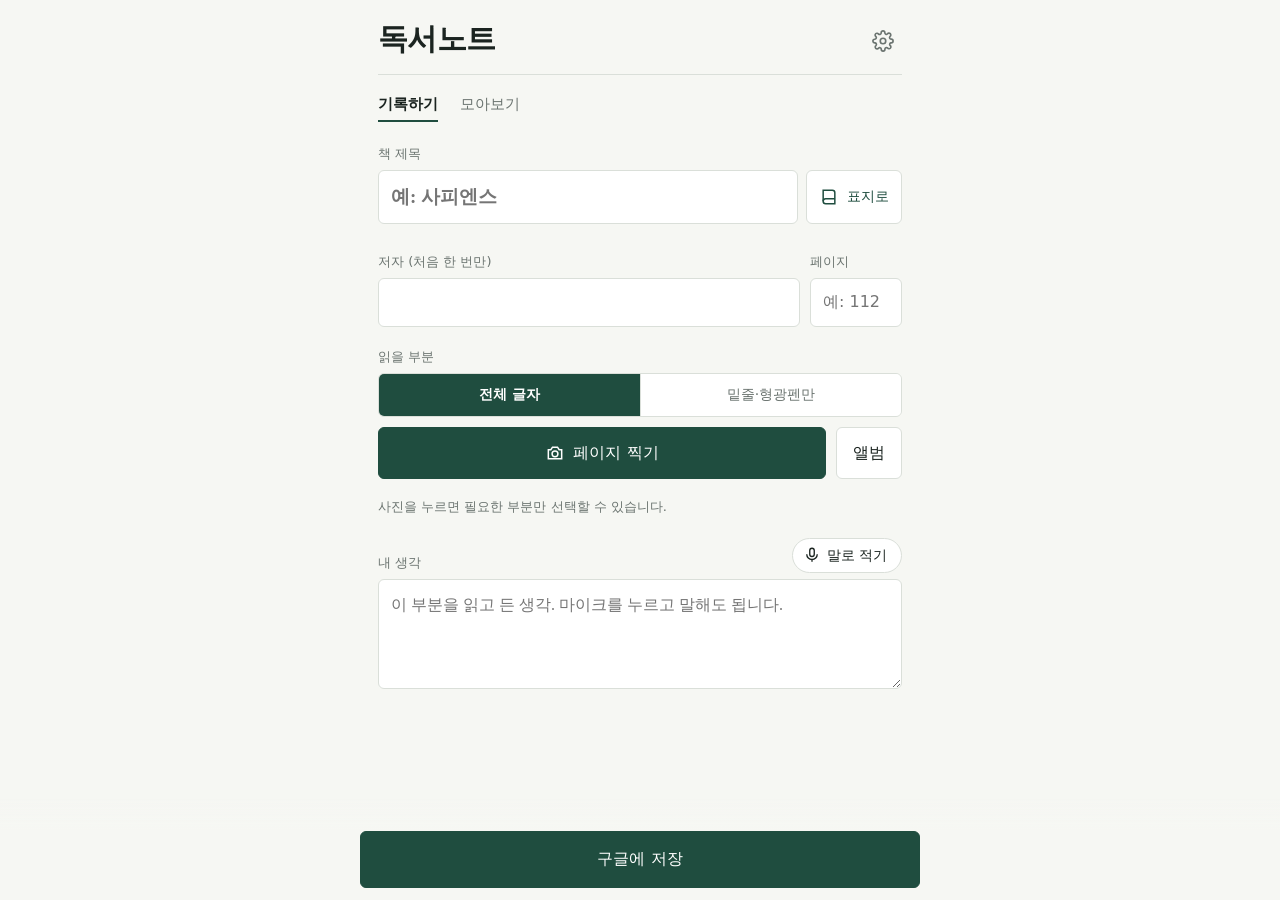
==== index.html @ 51a16c53 "Add files via upload" ====
<!DOCTYPE html>
<html lang="ko">
<head>
<meta charset="UTF-8">
<meta http-equiv="Content-Security-Policy" content="default-src 'none'; script-src 'self'; style-src 'self' https://fonts.googleapis.com; font-src https://fonts.gstatic.com; img-src 'self' data: blob: https:; connect-src https://script.google.com https://script.googleusercontent.com; base-uri 'none'; form-action 'none'; object-src 'none'">
<meta name="referrer" content="no-referrer">
<meta name="viewport" content="width=device-width, initial-scale=1, viewport-fit=cover">
<meta name="theme-color" content="#1F4D3F">
<meta name="apple-mobile-web-app-capable" content="yes">
<meta name="apple-mobile-web-app-title" content="독서노트">
<title>독서노트</title>
<link rel="icon" href="data:image/svg+xml,%3Csvg xmlns='http://www.w3.org/2000/svg' viewBox='0 0 100 100'%3E%3Ctext y='.9em' font-size='90'%3E📖%3C/text%3E%3C/svg%3E">
<link rel="preconnect" href="https://fonts.googleapis.com">
<link rel="preconnect" href="https://fonts.gstatic.com" crossorigin>
<link href="https://fonts.googleapis.com/css2?family=Gowun+Batang:wght@400;700&family=IBM+Plex+Sans+KR:wght@400;500;600&display=swap" rel="stylesheet">
<link rel="stylesheet" href="app.css">
</head>
<body>
<div class="wrap">
  <header>
    <div>
      <h1>독서노트</h1>
      <div class="today" id="today"></div>
    </div>
    <button class="icon-btn" id="openSettings" aria-label="로그인·기기 관리">
      <svg viewBox="0 0 24 24" fill="none" stroke="currentColor" stroke-width="1.8"><circle cx="12" cy="12" r="3"/><path d="M19.4 15a1.7 1.7 0 0 0 .3 1.8l.1.1a2 2 0 1 1-2.8 2.8l-.1-.1a1.7 1.7 0 0 0-1.8-.3 1.7 1.7 0 0 0-1 1.5V21a2 2 0 1 1-4 0v-.1a1.7 1.7 0 0 0-1.1-1.5 1.7 1.7 0 0 0-1.8.3l-.1.1a2 2 0 1 1-2.8-2.8l.1-.1a1.7 1.7 0 0 0 .3-1.8 1.7 1.7 0 0 0-1.5-1H3a2 2 0 1 1 0-4h.1a1.7 1.7 0 0 0 1.5-1.1 1.7 1.7 0 0 0-.3-1.8l-.1-.1a2 2 0 1 1 2.8-2.8l.1.1a1.7 1.7 0 0 0 1.8.3H9a1.7 1.7 0 0 0 1-1.5V3a2 2 0 1 1 4 0v.1a1.7 1.7 0 0 0 1 1.5 1.7 1.7 0 0 0 1.8-.3l.1-.1a2 2 0 1 1 2.8 2.8l-.1.1a1.7 1.7 0 0 0-.3 1.8V9a1.7 1.7 0 0 0 1.5 1H21a2 2 0 1 1 0 4h-.1a1.7 1.7 0 0 0-1.5 1z"/></svg>
    </button>
  </header>

  <nav role="tablist">
    <button role="tab" aria-selected="true" data-tab="write">기록하기</button>
    <button role="tab" aria-selected="false" data-tab="list">모아보기</button>
  </nav>

  <section id="tab-write">
    <div id="result"></div>

    <div class="field">
      <label class="f" for="book">책 제목</label>
      <div class="titlebox">
        <input type="text" id="book" class="book" list="bookList" placeholder="예: 사피엔스" autocomplete="off">
        <button class="btn" id="btnCover" type="button" aria-label="표지를 찍어 제목 입력">
          <svg viewBox="0 0 24 24" fill="none" stroke="currentColor" stroke-width="1.8"><path d="M5 4h11a3 3 0 0 1 3 3v13H8a3 3 0 0 1-3-3z"/><path d="M5 17a3 3 0 0 1 3-3h11"/></svg>
          표지로
        </button>
      </div>
      <input type="file" id="fileCover" accept="image/*" capture="environment" hidden>
      <datalist id="bookList"></datalist>
      <div class="titlehint" id="titleHint"></div>
      <div class="lookup hidden" id="lookup"></div>
      <div class="chips" id="chips" aria-label="최근 읽은 책"></div>
    </div>
    <div class="field row">
      <div>
        <label class="f" for="author">저자 (처음 한 번만)</label>
        <input type="text" id="author" autocomplete="off">
      </div>
      <div>
        <label class="f" for="page">페이지</label>
        <input type="text" id="page" inputmode="numeric" placeholder="예: 112">
      </div>
    </div>

    <div class="field">
      <label class="f">읽을 부분</label>
      <div class="seg" role="group" aria-label="읽을 부분">
        <button type="button" data-mode="all" aria-pressed="true">전체 글자</button>
        <button type="button" data-mode="marked" aria-pressed="false">밑줄·형광펜만</button>
      </div>
      <div class="shoot">
        <button class="btn primary" id="btnCamera" type="button">
          <svg viewBox="0 0 24 24" fill="none" stroke="currentColor" stroke-width="1.8"><path d="M4 8h3l2-3h6l2 3h3v11H4z"/><circle cx="12" cy="13" r="3.5"/></svg>
          페이지 찍기
        </button>
        <button class="btn" id="btnAlbum" type="button">앨범</button>
      </div>
      <input type="file" id="fileCamera" accept="image/*" capture="environment" hidden>
      <input type="file" id="fileAlbum" accept="image/*" multiple hidden>
      <div class="thumbs" id="thumbs"></div>
      <div class="hint" id="photoHint">사진을 누르면 필요한 부분만 선택할 수 있습니다.</div>
    </div>

    <div class="field">
      <div class="memo-head">
        <label class="f" for="memo">내 생각</label>
        <button type="button" class="mic" id="btnMic" aria-pressed="false">
          <span class="dot hidden"></span>
          <svg viewBox="0 0 24 24" fill="none" stroke="currentColor" stroke-width="1.8"><rect x="9" y="3" width="6" height="11" rx="3"/><path d="M5 11a7 7 0 0 0 14 0M12 18v3"/></svg>
          <span class="lbl">말로 적기</span>
        </button>
      </div>
      <textarea id="memo" placeholder="이 부분을 읽고 든 생각. 마이크를 누르고 말해도 됩니다."></textarea>
      <div class="interim" id="interim"></div>
    </div>
  </section>

  <section id="tab-list" class="hidden">
    <div class="shelf" id="shelf"></div>
    <a class="masterlink hidden" id="masterLink" target="_blank" rel="noopener">전체 기록 문서 열기</a>
    <div id="notes"></div>
  </section>
</div>

<div class="savebar" id="savebar">
  <div class="inner">
    <div class="status" id="status"></div>
    <button class="btn primary" id="btnSave" type="button">구글에 저장</button>
  </div>
</div>

<!-- 영역 선택 -->
<div class="cropper hidden" id="cropper" role="dialog" aria-label="읽을 부분 선택">
  <p>손가락으로 끌어서 읽을 부분을 선택하세요</p>
  <div class="stage"><div class="frame" id="frame"><img id="cropImg" alt="선택할 사진"><div class="sel hidden" id="sel"></div></div></div>
  <div class="bar">
    <button class="btn" type="button" id="cropCancel">닫기</button>
    <button class="btn" type="button" id="cropAll">전체 사용</button>
    <button class="btn primary" type="button" id="cropOk">이 부분만</button>
  </div>
</div>

<dialog id="settings">
  <h2>로그인 · 기기 관리</h2>
  <div id="loginForm">
    <div class="field">
      <label class="f" for="cfgUrl">웹앱 URL</label>
      <input type="url" id="cfgUrl" placeholder="https://script.google.com/macros/s/…/exec" autocomplete="off" spellcheck="false">
    </div>
    <div class="field">
      <label class="f" for="cfgPw">비밀번호</label>
      <input type="password" id="cfgPw" autocomplete="current-password">
    </div>
    <div class="field">
      <label class="f" for="cfgName">이 기기 이름</label>
      <input type="text" id="cfgName" maxlength="40" autocomplete="off">
    </div>
    <div class="status" id="cfgStatus"></div>
    <div class="actions">
      <button class="btn" id="cfgClose" type="button">닫기</button>
      <button class="btn primary" id="cfgLogin" type="button">로그인</button>
    </div>
    <p class="secnote">비밀번호는 로그인할 때 한 번만 암호화 연결로 전송되고, 이 기기에는 저장되지 않습니다.</p>
  </div>
  <div id="devPanel" class="hidden">
    <div class="hint" id="devInfo"></div>
    <div id="devList"></div>
    <p class="secnote">잃어버린 기기는 여기서 해제하세요. 모든 기기를 한 번에 로그아웃하려면 Apps Script 편집기에서 revokeAllDevices()를 실행합니다.</p>
    <div class="actions"><button class="btn" type="button" id="devClose">닫기</button></div>
  </div>
</dialog>

<script src="app.js"></script>
</body>
</html>
---- app.css ----
:root{
  --cloth:#1F4D3F; --paper:#F6F7F3; --surface:#FFFFFF;
  --ink:#1B2420; --pencil:#6B7470; --rule:#DADFD9; --marker:#F4E46A; --danger:#B3261E; --rec:#C62828;
  --on-cloth:#FFFFFF;
  --serif:'Gowun Batang','Nanum Myeongjo','AppleMyungjo',serif;
  --sans:'IBM Plex Sans KR','Apple SD Gothic Neo','Malgun Gothic',system-ui,sans-serif;
  box-sizing:border-box;
  padding-top:env(safe-area-inset-top,0px);
  padding-bottom:env(safe-area-inset-bottom,0px);
}
@media (prefers-color-scheme:dark){
  :root{ --cloth:#7FB59F; --paper:#141C19; --surface:#1C2622; --ink:#E4EAE6; --pencil:#98A39E;
    --rule:#2E3A35; --marker:rgba(244,228,106,.32); --danger:#F2B8B5; --rec:#FF8A80; --on-cloth:#0E1714; }
}
*,*::before,*::after{box-sizing:inherit}
html,body{margin:0;background:var(--paper);color:var(--ink)}
body{font-family:var(--sans);font-size:16px;line-height:1.55;-webkit-font-smoothing:antialiased}
button,input,textarea,select{font:inherit;color:inherit}
:focus-visible{outline:2px solid var(--cloth);outline-offset:2px}
.wrap{max-width:560px;margin:0 auto;padding:0 18px 130px}

header{display:flex;align-items:flex-end;justify-content:space-between;padding:22px 0 14px;border-bottom:1px solid var(--rule)}
header h1{font-family:var(--serif);font-weight:700;font-size:30px;line-height:1;margin:0;letter-spacing:-.02em}
header .today{font-size:13px;color:var(--pencil);margin-top:6px}
.icon-btn{background:none;border:0;padding:8px;border-radius:8px;color:var(--pencil);cursor:pointer}
.icon-btn svg{width:22px;height:22px;display:block}

nav{display:flex;gap:22px;margin:14px 0 22px}
nav button{background:none;border:0;padding:4px 0;font-size:15px;color:var(--pencil);cursor:pointer;border-bottom:2px solid transparent}
nav button[aria-selected="true"]{color:var(--ink);font-weight:600;border-color:var(--cloth)}

label.f{display:block;font-size:13px;color:var(--pencil);margin:0 0 6px}
.field{margin-bottom:20px}
.row{display:grid;grid-template-columns:1fr 92px;gap:10px}
input[type=text],input[type=url],textarea{width:100%;background:var(--surface);border:1px solid var(--rule);border-radius:6px;padding:11px 12px;outline:none}
input:focus,textarea:focus{border-color:var(--cloth)}
input.book{font-family:var(--serif);font-size:19px;font-weight:700}
textarea{min-height:110px;resize:vertical;font-family:var(--serif);line-height:1.75}

.btn{display:inline-flex;align-items:center;justify-content:center;gap:8px;border-radius:6px;padding:13px 16px;border:1px solid var(--rule);background:var(--surface);cursor:pointer;font-weight:500}
.btn svg{width:20px;height:20px;flex:none}
.btn.primary{background:var(--cloth);border-color:var(--cloth);color:var(--on-cloth)}
.btn:disabled{opacity:.55;cursor:default}
.titlebox{display:grid;grid-template-columns:1fr auto;gap:8px}
.titlebox .btn{padding:0 12px;font-size:14px;color:var(--cloth)}
.chips{display:flex;gap:6px;flex-wrap:wrap;margin-top:8px}
.chip{border:1px solid var(--rule);background:var(--surface);border-radius:999px;padding:5px 12px;font-size:13px;cursor:pointer;font-family:var(--serif);max-width:100%;white-space:nowrap;overflow:hidden;text-overflow:ellipsis}
.chip[aria-pressed="true"]{border-color:var(--cloth);color:var(--cloth);font-weight:700}
.titlehint{font-size:13px;margin-top:6px;color:var(--pencil);min-height:0}
.titlehint.same{color:var(--cloth)}
.lookup{margin-top:8px;border:1px solid var(--rule);border-radius:6px;background:var(--surface);overflow:hidden}
.lookup .lh{display:flex;justify-content:space-between;align-items:center;padding:8px 12px;font-size:12px;color:var(--pencil);border-bottom:1px solid var(--rule)}
.lookup .lh button{background:none;border:0;color:var(--pencil);cursor:pointer;font-size:13px;padding:2px 4px}
.cand{display:grid;grid-template-columns:40px 1fr;gap:12px;align-items:center;width:100%;text-align:left;background:none;border:0;padding:10px 12px;cursor:pointer}
.cand+.cand{border-top:1px solid var(--rule)}
.cand img,.cand .noimg{width:40px;height:58px;object-fit:cover;border-radius:2px;background:var(--rule)}
.cand b{display:block;font-family:var(--serif);font-size:15px;line-height:1.3}
.cand span{display:block;font-size:13px;color:var(--pencil);margin-top:2px}
.notice{font-size:13px;color:var(--cloth);margin-top:8px}
.shoot{display:grid;grid-template-columns:1fr auto;gap:10px}

.seg{display:grid;grid-template-columns:1fr 1fr;border:1px solid var(--rule);border-radius:6px;overflow:hidden;margin-bottom:10px}
.seg button{background:var(--surface);border:0;padding:10px 8px;cursor:pointer;font-size:14px;color:var(--pencil)}
.seg button+button{border-left:1px solid var(--rule)}
.seg button[aria-pressed="true"]{background:var(--cloth);color:var(--on-cloth);font-weight:600}

.thumbs{display:grid;grid-template-columns:repeat(auto-fill,minmax(92px,1fr));gap:8px;margin-top:10px}
.thumb{position:relative;aspect-ratio:3/4;border-radius:4px;overflow:hidden;background:var(--rule);cursor:pointer;border:0;padding:0}
.thumb img{width:100%;height:100%;object-fit:cover;display:block}
.thumb .n{position:absolute;left:5px;top:4px;font-size:11px;color:#fff;background:rgba(0,0,0,.55);padding:0 6px;border-radius:3px}
.thumb .cut{position:absolute;left:0;right:0;bottom:0;font-size:11px;color:#fff;background:rgba(31,77,63,.9);text-align:center;padding:2px 0}
.thumb .del{position:absolute;right:4px;top:4px;width:26px;height:26px;border-radius:50%;border:0;background:rgba(0,0,0,.6);color:#fff;cursor:pointer;line-height:1}
.hint{font-size:13px;color:var(--pencil);margin-top:8px}

.memo-head{display:flex;justify-content:space-between;align-items:flex-end;margin-bottom:6px}
.memo-head label.f{margin:0}
.mic{display:inline-flex;align-items:center;gap:6px;border:1px solid var(--rule);background:var(--surface);border-radius:999px;padding:6px 14px 6px 10px;cursor:pointer;font-size:14px}
.mic svg{width:18px;height:18px}
.mic.on{border-color:var(--rec);color:var(--rec);font-weight:600}
.mic.on .dot{width:8px;height:8px;border-radius:50%;background:var(--rec)}
@media (prefers-reduced-motion:no-preference){.mic.on .dot{animation:blink 1s infinite}@keyframes blink{50%{opacity:.25}}}
.interim{font-family:var(--serif);color:var(--pencil);font-size:14px;min-height:0;margin-top:6px}

.savebar{position:fixed;left:0;right:0;bottom:0;padding:12px 18px calc(12px + env(safe-area-inset-bottom,0px));background:linear-gradient(to top,var(--paper) 70%,transparent)}
.savebar .inner{max-width:560px;margin:0 auto}
.savebar .btn{width:100%;padding:15px;font-size:16px}
.status{font-size:13px;color:var(--pencil);text-align:center;margin-bottom:8px;min-height:1em}
.status.err{color:var(--danger)}

.note{padding:20px 0 22px;border-bottom:1px solid var(--rule)}
.note .meta{display:flex;justify-content:space-between;gap:10px;font-size:13px;color:var(--pencil)}
.note .no{font-family:var(--serif);font-weight:700;color:var(--cloth);font-size:15px}
.note h3{font-family:var(--serif);font-size:20px;margin:4px 0 12px;line-height:1.35}
.note h3 small{font-size:14px;color:var(--pencil);font-weight:400;margin-left:6px}
.capture{font-family:var(--serif);line-height:1.85;white-space:pre-wrap;margin:0 0 14px;padding:12px 14px;background:var(--surface);border:1px solid var(--rule);border-radius:6px;max-height:260px;overflow:auto}
.summary{font-family:var(--serif);line-height:1.85;margin:0 0 14px}
.quotes{list-style:none;padding:0;margin:0 0 14px}
.quotes li{font-family:var(--serif);font-weight:700;line-height:1.9;margin-bottom:8px}
.quotes li span{background:linear-gradient(transparent 38%,var(--marker) 38%,var(--marker) 92%,transparent 92%);box-decoration-break:clone;-webkit-box-decoration-break:clone;padding:0 2px}
.kw{margin:0 0 14px;display:grid;grid-template-columns:auto 1fr;gap:6px 12px;font-size:14px}
.kw dt{font-weight:600;color:var(--cloth)}
.kw dd{margin:0;color:var(--ink)}
.memo{border-left:3px solid var(--cloth);padding:2px 0 2px 12px;margin:0 0 14px;font-family:var(--serif);color:var(--cloth);line-height:1.8;white-space:pre-wrap}
.tags{display:flex;flex-wrap:wrap;gap:6px 10px;font-size:13px;color:var(--pencil);margin-bottom:12px}
.links{display:flex;flex-wrap:wrap;gap:14px;margin-top:4px;font-size:14px}
.links a{color:var(--cloth);text-underline-offset:3px}
.done{background:var(--surface);border:1px solid var(--rule);border-radius:8px;padding:4px 16px;margin-bottom:24px}
.done .note{border:0}
.done .capture{background:var(--paper)}
.done .head{font-weight:600;color:var(--cloth);padding-top:14px}
.warn{font-size:13px;color:var(--danger);margin-top:8px}
.sec{font-size:12px;color:var(--pencil);margin:0 0 6px}

.shelf{display:flex;gap:8px;overflow-x:auto;padding-bottom:6px;margin-bottom:6px;scrollbar-width:none}
.shelf::-webkit-scrollbar{display:none}
.spine{flex:0 0 auto;border:1px solid var(--rule);background:var(--surface);border-radius:4px;padding:8px 12px;cursor:pointer;text-align:left;max-width:190px}
.spine b{display:block;font-family:var(--serif);font-size:15px;white-space:nowrap;overflow:hidden;text-overflow:ellipsis}
.spine i{font-style:normal;font-size:12px;color:var(--pencil)}
.spine[aria-pressed="true"]{background:var(--cloth);border-color:var(--cloth);color:var(--on-cloth)}
.spine[aria-pressed="true"] i{color:var(--on-cloth);opacity:.8}
.masterlink{display:block;font-size:14px;color:var(--cloth);margin:4px 0 8px}
.empty{padding:40px 0;text-align:center;color:var(--pencil);font-size:15px}

/* 영역 선택 */
.cropper{position:fixed;inset:0;z-index:50;background:#0d0f0e;color:#fff;display:flex;flex-direction:column;
  padding:calc(12px + env(safe-area-inset-top,0px)) 14px calc(14px + env(safe-area-inset-bottom,0px))}
.cropper p{margin:0 0 10px;font-size:14px;color:#cfd6d2;text-align:center}
.stage{flex:1;display:flex;align-items:center;justify-content:center;min-height:0}
.frame{position:relative;touch-action:none;user-select:none;-webkit-user-select:none;max-width:100%;max-height:100%}
.frame img{display:block;max-width:100%;max-height:calc(100vh - 190px);pointer-events:none}
.sel{position:absolute;border:2px solid var(--marker);box-shadow:0 0 0 9999px rgba(0,0,0,.55);pointer-events:none}
.cropper .bar{display:grid;grid-template-columns:1fr 1fr 1.3fr;gap:8px;margin-top:12px}
.cropper .btn{background:#26302c;border-color:#3a4641;color:#fff}
.cropper .btn.primary{background:#F4E46A;border-color:#F4E46A;color:#1B2420}

dialog{border:0;border-radius:10px;padding:22px;width:min(92vw,440px);background:var(--surface);color:var(--ink)}
dialog::backdrop{background:rgba(0,0,0,.45)}
dialog h2{font-family:var(--serif);margin:0 0 16px;font-size:22px}
dialog .actions{display:flex;gap:8px;justify-content:flex-end;margin-top:6px}
.hidden{display:none!important}
@media (prefers-reduced-motion:no-preference){.done{animation:rise .35s ease-out}@keyframes rise{from{opacity:0;transform:translateY(8px)}to{opacity:1;transform:none}}}

.dev{display:flex;justify-content:space-between;align-items:center;gap:10px;padding:10px 0;border-top:1px solid var(--rule)}
.dev b{display:block;font-size:15px}
.dev b em{font-style:normal;font-size:12px;color:var(--cloth);border:1px solid var(--cloth);border-radius:4px;padding:0 5px;margin-left:4px}
.dev span{display:block;font-size:12px;color:var(--pencil)}
.dev .btn{padding:7px 12px;font-size:13px;flex:none}
.secnote{font-size:12px;color:var(--pencil);line-height:1.6;margin:12px 0 0}
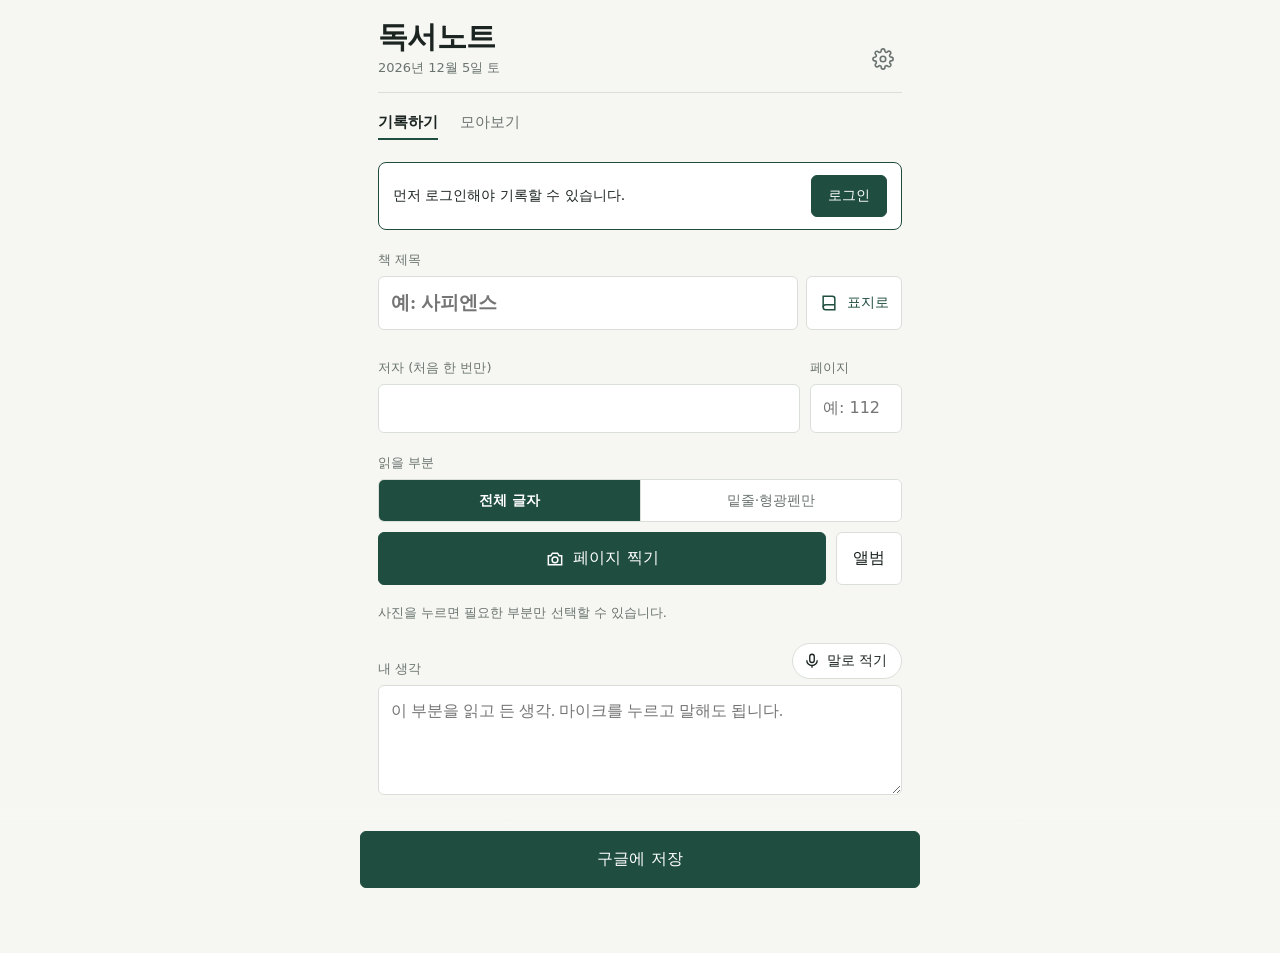
==== commit 94ee2553: "Add files via upload" ====
--- a/index.html
+++ b/index.html
@@ -13,7 +13,7 @@
 <link rel="preconnect" href="https://fonts.googleapis.com">
 <link rel="preconnect" href="https://fonts.gstatic.com" crossorigin>
 <link href="https://fonts.googleapis.com/css2?family=Gowun+Batang:wght@400;700&family=IBM+Plex+Sans+KR:wght@400;500;600&display=swap" rel="stylesheet">
-<link rel="stylesheet" href="app.css">
+<link rel="stylesheet" href="app.css?v=5">
 </head>
 <body>
 <div class="wrap">
@@ -31,6 +31,11 @@
     <button role="tab" aria-selected="true" data-tab="write">기록하기</button>
     <button role="tab" aria-selected="false" data-tab="list">모아보기</button>
   </nav>
+
+  <div class="banner hidden" id="loginBanner">
+    <span>먼저 로그인해야 기록할 수 있습니다.</span>
+    <button class="btn primary" type="button" id="btnLoginBanner">로그인</button>
+  </div>
 
   <section id="tab-write">
     <div id="result"></div>
@@ -149,6 +154,7 @@
   </div>
 </dialog>
 
-<script src="app.js"></script>
+<div class="dlg-backdrop hidden" id="dlgBackdrop"></div>
+<script src="app.js?v=5"></script>
 </body>
 </html>
--- a/app.css
+++ b/app.css
@@ -146,3 +146,9 @@
 .dev span{display:block;font-size:12px;color:var(--pencil)}
 .dev .btn{padding:7px 12px;font-size:13px;flex:none}
 .secnote{font-size:12px;color:var(--pencil);line-height:1.6;margin:12px 0 0}
+
+.banner{display:flex;justify-content:space-between;align-items:center;gap:12px;background:var(--surface);border:1px solid var(--cloth);border-radius:8px;padding:12px 14px;margin-bottom:20px;font-size:14px}
+.banner .btn{padding:9px 16px;flex:none}
+dialog:not([open]){display:none}
+dialog.fb{position:fixed;left:50%;top:max(24px,env(safe-area-inset-top,0px));transform:translateX(-50%);z-index:70;box-shadow:0 10px 40px rgba(0,0,0,.35);max-height:calc(100% - 48px);overflow:auto;margin:0}
+.dlg-backdrop{position:fixed;inset:0;background:rgba(0,0,0,.45);z-index:65}
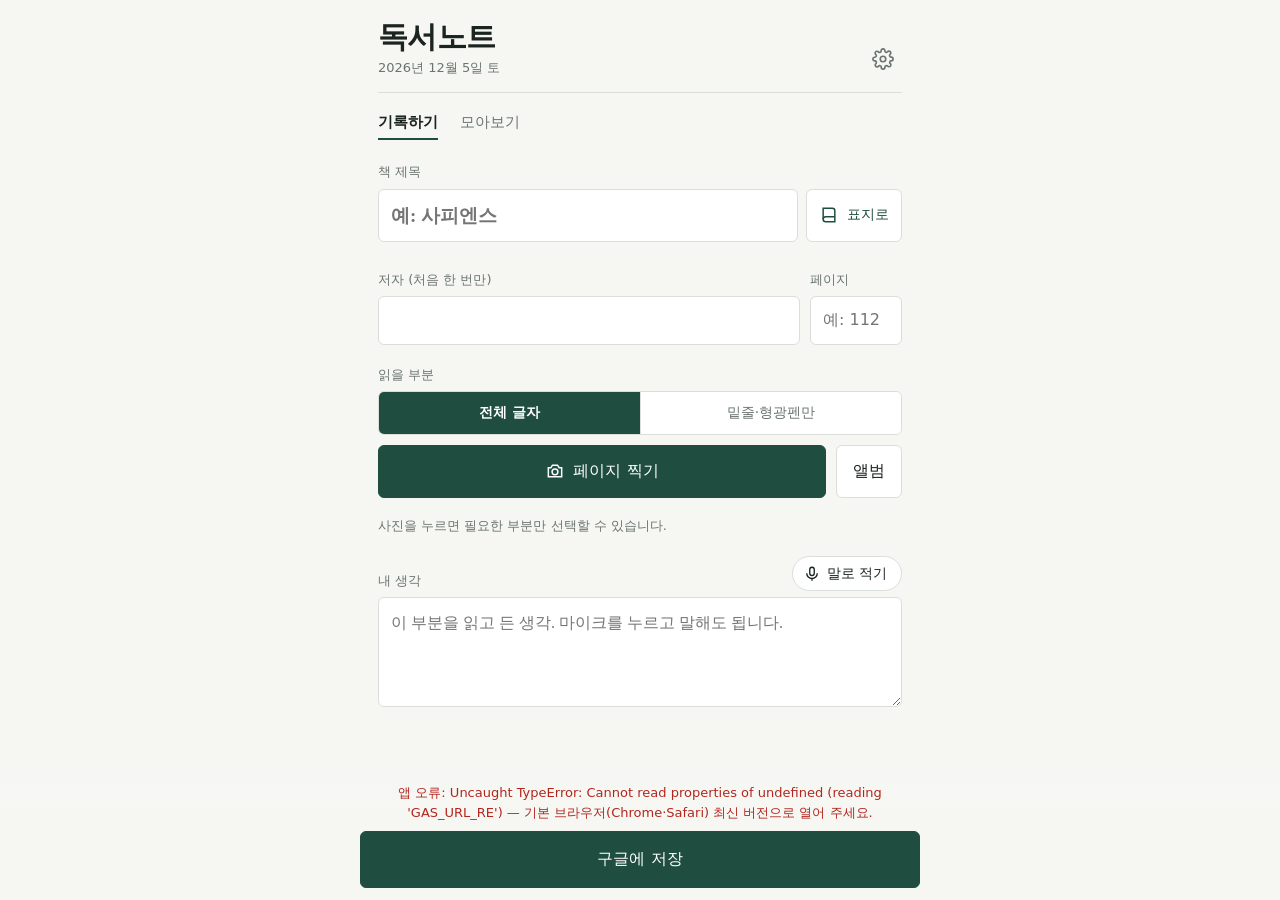
==== commit 135570ff: "Add files via upload" ====
--- a/index.html
+++ b/index.html
@@ -13,7 +13,7 @@
 <link rel="preconnect" href="https://fonts.googleapis.com">
 <link rel="preconnect" href="https://fonts.gstatic.com" crossorigin>
 <link href="https://fonts.googleapis.com/css2?family=Gowun+Batang:wght@400;700&family=IBM+Plex+Sans+KR:wght@400;500;600&display=swap" rel="stylesheet">
-<link rel="stylesheet" href="app.css?v=5">
+<link rel="stylesheet" href="app.css?v=9">
 </head>
 <body>
 <div class="wrap">
@@ -38,6 +38,7 @@
   </div>
 
   <section id="tab-write">
+    <div class="queue hidden" id="queue" aria-live="polite"></div>
     <div id="result"></div>
 
     <div class="field">
@@ -150,11 +151,24 @@
     <div class="hint" id="devInfo"></div>
     <div id="devList"></div>
     <p class="secnote">잃어버린 기기는 여기서 해제하세요. 모든 기기를 한 번에 로그아웃하려면 Apps Script 편집기에서 revokeAllDevices()를 실행합니다.</p>
+    <div class="upd">
+      <h3>서버 업데이트</h3>
+      <p class="secnote">새 Code.gs를 구글 드라이브 <b>독서노트 › 업데이트</b> 폴더에 넣고 아래를 누르세요. 적용 전 현재 코드는 자동으로 백업됩니다.</p>
+      <div id="updInfo" class="hint"></div>
+      <div class="field"><label class="f" for="updPw">비밀번호 확인</label><input type="password" id="updPw" autocomplete="current-password"></div>
+      <div class="status" id="updStatus"></div>
+      <div class="actions">
+        <button class="btn" type="button" id="updCheck">폴더 확인</button>
+        <button class="btn" type="button" id="updRollback">되돌리기</button>
+        <button class="btn primary" type="button" id="updApply">업데이트 적용</button>
+      </div>
+    </div>
     <div class="actions"><button class="btn" type="button" id="devClose">닫기</button></div>
   </div>
 </dialog>
 
 <div class="dlg-backdrop hidden" id="dlgBackdrop"></div>
-<script src="app.js?v=5"></script>
+<script src="outbox.js?v=8"></script>
+<script src="app.js?v=10"></script>
 </body>
 </html>
--- a/app.css
+++ b/app.css
@@ -152,3 +152,29 @@
 dialog:not([open]){display:none}
 dialog.fb{position:fixed;left:50%;top:max(24px,env(safe-area-inset-top,0px));transform:translateX(-50%);z-index:70;box-shadow:0 10px 40px rgba(0,0,0,.35);max-height:calc(100% - 48px);overflow:auto;margin:0}
 .dlg-backdrop{position:fixed;inset:0;background:rgba(0,0,0,.45);z-index:65}
+
+.linkbtn{background:none;border:0;padding:0;color:var(--cloth);font:inherit;font-size:14px;cursor:pointer;text-decoration:underline;text-underline-offset:3px}
+.note.editing{background:var(--surface);border:1px solid var(--cloth);border-radius:8px;padding:16px;margin:12px 0}
+.note.editing textarea.e-text{font-family:var(--serif);line-height:1.8;min-height:180px}
+.note.editing label.f small{color:var(--pencil);font-size:12px;margin-left:4px}
+.chk{display:flex;gap:8px;align-items:center;font-size:14px;margin:4px 0 10px;cursor:pointer}
+.chk input{width:18px;height:18px;accent-color:var(--cloth)}
+.edit-actions{display:flex;gap:8px;justify-content:flex-end}
+.edited{font-size:12px;color:var(--pencil);margin-top:6px}
+
+.queue{border:1px solid var(--rule);background:var(--surface);border-radius:8px;padding:6px 14px;margin-bottom:18px}
+.q-head{font-size:13px;color:var(--pencil);padding:6px 0}
+.q-row{display:flex;justify-content:space-between;gap:12px;padding:10px 0;border-top:1px solid var(--rule)}
+.q-main b{display:block;font-family:var(--serif);font-size:15px}
+.q-main span{display:block;font-size:12px;color:var(--pencil)}
+.q-main .q-err{color:var(--danger)}
+.q-side{display:flex;flex-direction:column;align-items:flex-end;gap:4px;flex:none;font-size:13px}
+.q-side em{font-style:normal;color:var(--pencil)}
+.q-sending .q-side em{color:var(--cloth);font-weight:600}
+.q-done .q-side em{color:var(--cloth);font-weight:600}
+.q-failed .q-side em,.q-needLogin .q-side em{color:var(--danger);font-weight:600}
+
+.upd{border-top:1px solid var(--rule);margin-top:16px;padding-top:12px}
+.upd h3{font-family:var(--serif);font-size:17px;margin:0 0 4px}
+.upd #updInfo{margin:8px 0 12px;line-height:1.6}
+.upd .actions{flex-wrap:wrap}
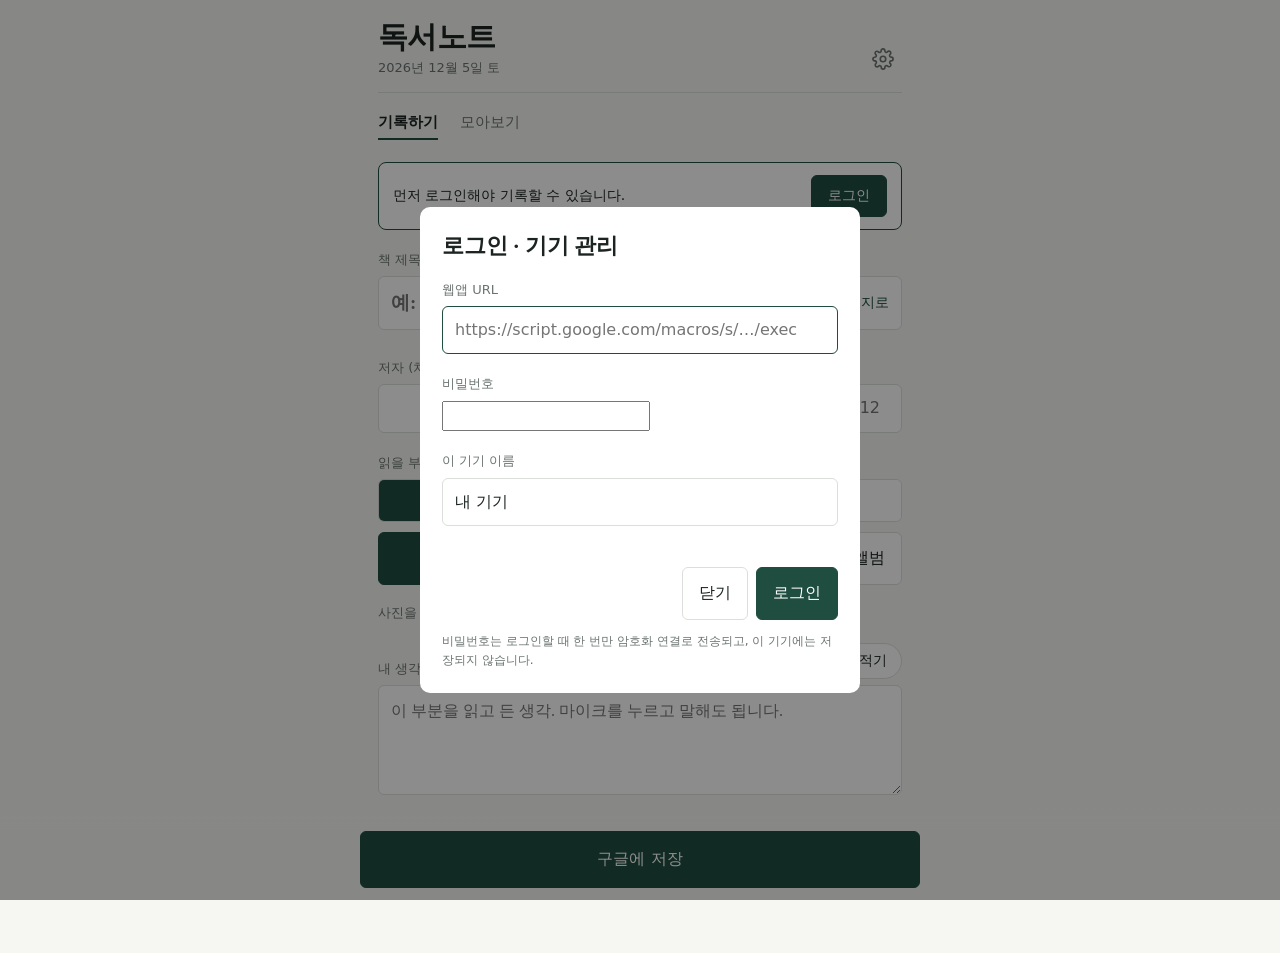
==== commit 41f4d6f8: "Add files via upload" ====
--- a/index.html
+++ b/index.html
@@ -169,6 +169,6 @@
 
 <div class="dlg-backdrop hidden" id="dlgBackdrop"></div>
 <script src="outbox.js?v=8"></script>
-<script src="app.js?v=10"></script>
+<script src="app.js?v=11"></script>
 </body>
 </html>
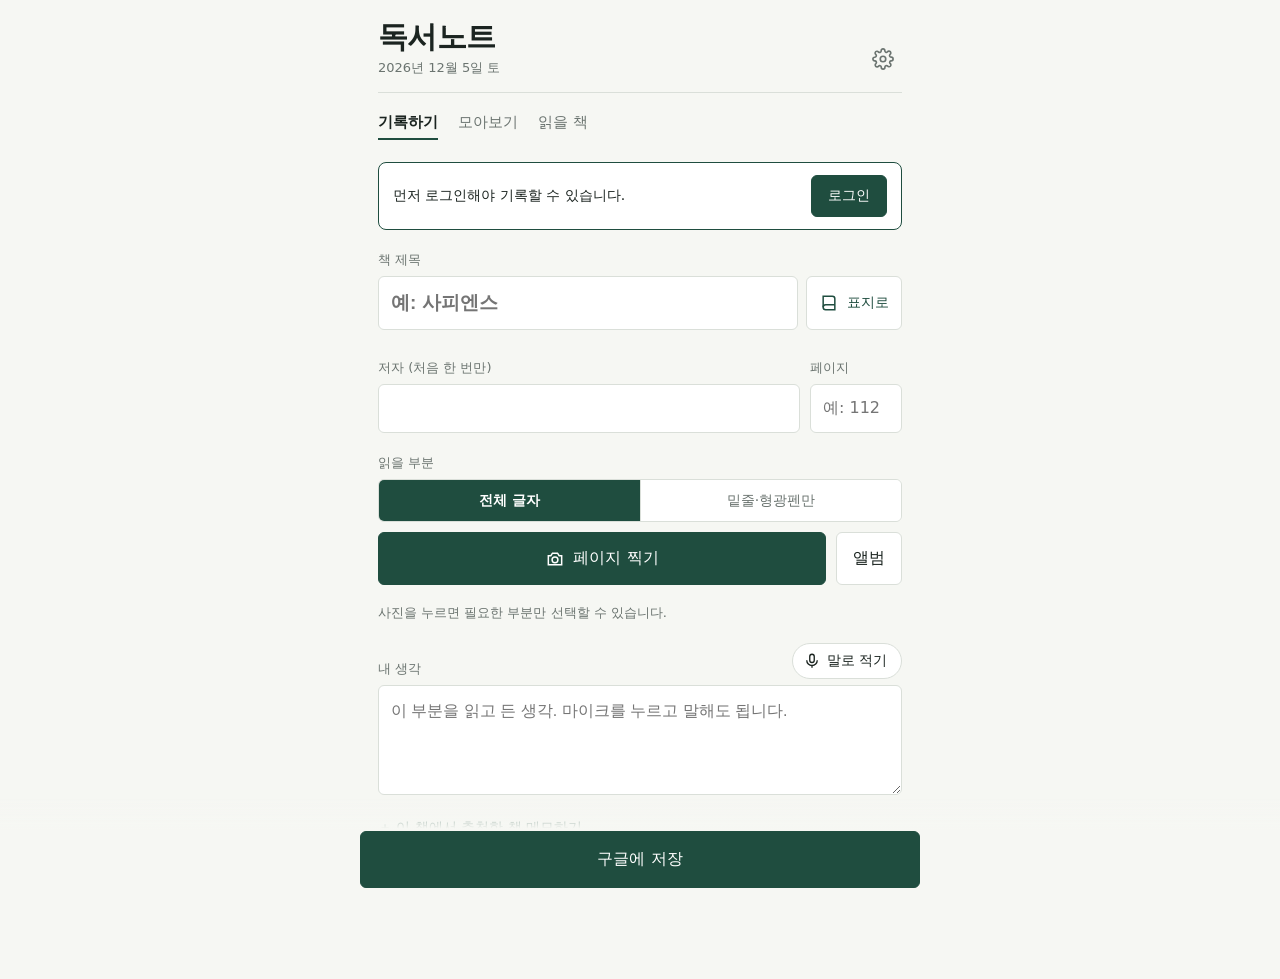
==== commit e0e7d3aa: "Add files via upload" ====
--- a/index.html
+++ b/index.html
@@ -12,8 +12,8 @@
 <link rel="icon" href="data:image/svg+xml,%3Csvg xmlns='http://www.w3.org/2000/svg' viewBox='0 0 100 100'%3E%3Ctext y='.9em' font-size='90'%3E📖%3C/text%3E%3C/svg%3E">
 <link rel="preconnect" href="https://fonts.googleapis.com">
 <link rel="preconnect" href="https://fonts.gstatic.com" crossorigin>
-<link href="https://fonts.googleapis.com/css2?family=Gowun+Batang:wght@400;700&family=IBM+Plex+Sans+KR:wght@400;500;600&display=swap" rel="stylesheet">
-<link rel="stylesheet" href="app.css?v=9">
+<link href="https://fonts.googleapis.com/css2?family=Nanum+Gothic:wght@400;700;800&display=swap" rel="stylesheet">
+<link rel="stylesheet" href="app.css?v=12">
 </head>
 <body>
 <div class="wrap">
@@ -30,6 +30,7 @@
   <nav role="tablist">
     <button role="tab" aria-selected="true" data-tab="write">기록하기</button>
     <button role="tab" aria-selected="false" data-tab="list">모아보기</button>
+    <button role="tab" aria-selected="false" data-tab="wish">읽을 책</button>
   </nav>
 
   <div class="banner hidden" id="loginBanner">
@@ -69,7 +70,7 @@
 
     <div class="field">
       <label class="f">읽을 부분</label>
-      <div class="seg" role="group" aria-label="읽을 부분">
+      <div class="seg" id="modeSeg" role="group" aria-label="읽을 부분">
         <button type="button" data-mode="all" aria-pressed="true">전체 글자</button>
         <button type="button" data-mode="marked" aria-pressed="false">밑줄·형광펜만</button>
       </div>
@@ -98,6 +99,36 @@
       <textarea id="memo" placeholder="이 부분을 읽고 든 생각. 마이크를 누르고 말해도 됩니다."></textarea>
       <div class="interim" id="interim"></div>
     </div>
+    <button type="button" class="linkbtn wish-here" id="btnWishHere">＋ 이 책에서 추천한 책 메모하기</button>
+  </section>
+
+  <section id="tab-wish" class="hidden">
+    <div class="wishform">
+      <div class="field">
+        <label class="f" for="wTitle">추천받은 책</label>
+        <input type="text" id="wTitle" class="book" placeholder="예: 총, 균, 쇠" autocomplete="off" maxlength="100">
+        <div class="lookup hidden" id="wLookup"></div>
+      </div>
+      <div class="field row">
+        <div><label class="f" for="wAuthor">저자</label><input type="text" id="wAuthor" autocomplete="off" maxlength="100"></div>
+        <div><label class="f" for="wFromPage">페이지</label><input type="text" id="wFromPage" inputmode="numeric" maxlength="20"></div>
+      </div>
+      <div class="field">
+        <label class="f" for="wFrom">어느 책에서 추천받았나요</label>
+        <input type="text" id="wFrom" list="bookList" placeholder="지금 읽는 책" autocomplete="off" maxlength="100">
+      </div>
+      <div class="field">
+        <label class="f" for="wMemo">메모</label>
+        <textarea id="wMemo" class="short" maxlength="1000" placeholder="왜 읽고 싶은지, 책에서 어떻게 소개됐는지"></textarea>
+      </div>
+      <div class="status" id="wStatus"></div>
+      <button class="btn primary wide" type="button" id="wAdd">목록에 추가</button>
+    </div>
+    <div class="seg" id="wishFilter" role="group" aria-label="목록 보기">
+      <button type="button" data-f="todo" aria-pressed="true">읽을 책</button>
+      <button type="button" data-f="done" aria-pressed="false">읽은 책</button>
+    </div>
+    <div id="wishList"></div>
   </section>
 
   <section id="tab-list" class="hidden">
@@ -169,6 +200,6 @@
 
 <div class="dlg-backdrop hidden" id="dlgBackdrop"></div>
 <script src="outbox.js?v=8"></script>
-<script src="app.js?v=11"></script>
+<script src="app.js?v=12"></script>
 </body>
 </html>
--- a/app.css
+++ b/app.css
@@ -2,8 +2,8 @@
   --cloth:#1F4D3F; --paper:#F6F7F3; --surface:#FFFFFF;
   --ink:#1B2420; --pencil:#6B7470; --rule:#DADFD9; --marker:#F4E46A; --danger:#B3261E; --rec:#C62828;
   --on-cloth:#FFFFFF;
-  --serif:'Gowun Batang','Nanum Myeongjo','AppleMyungjo',serif;
-  --sans:'IBM Plex Sans KR','Apple SD Gothic Neo','Malgun Gothic',system-ui,sans-serif;
+  --serif:'Nanum Gothic','Apple SD Gothic Neo','Malgun Gothic',sans-serif;
+  --sans:'Nanum Gothic','Apple SD Gothic Neo','Malgun Gothic',system-ui,sans-serif;
   box-sizing:border-box;
   padding-top:env(safe-area-inset-top,0px);
   padding-bottom:env(safe-area-inset-bottom,0px);
@@ -178,3 +178,27 @@
 .upd h3{font-family:var(--serif);font-size:17px;margin:0 0 4px}
 .upd #updInfo{margin:8px 0 12px;line-height:1.6}
 .upd .actions{flex-wrap:wrap}
+
+nav{gap:20px}
+.wish-here{display:block;margin:-6px 0 10px}
+textarea.short{min-height:70px}
+.btn.wide{width:100%}
+.wishform{border:1px solid var(--rule);background:var(--surface);border-radius:8px;padding:14px 14px 16px;margin-bottom:20px}
+.wishform input[type=text],.wishform textarea{background:var(--paper)}
+#wishFilter{margin-bottom:4px}
+.wish{display:grid;grid-template-columns:30px 1fr auto;gap:10px;align-items:start;padding:14px 0;border-bottom:1px solid var(--rule)}
+.wcheck{position:relative;width:26px;height:26px;margin-top:2px;cursor:pointer}
+.wcheck input{position:absolute;opacity:0;width:26px;height:26px;margin:0;cursor:pointer}
+.wcheck span{display:block;width:24px;height:24px;border:2px solid var(--cloth);border-radius:6px}
+.wcheck input:checked+span{background:var(--cloth)}
+.wcheck input:checked+span::after{content:'';position:absolute;left:9px;top:4px;width:6px;height:12px;border:solid var(--on-cloth);border-width:0 3px 3px 0;transform:rotate(45deg)}
+.wcheck input:focus-visible+span{outline:2px solid var(--cloth);outline-offset:2px}
+.wbody b{display:block;font-size:16px;line-height:1.35}
+.wbody span{display:block;font-size:13px;color:var(--pencil);margin-top:2px}
+.wbody .wfrom{color:var(--cloth)}
+.wbody p{margin:6px 0 0;font-size:14px;line-height:1.6;white-space:pre-wrap}
+.wbody .wmeta{font-size:12px;margin-top:6px}
+.wish.is-read .wbody b{text-decoration:line-through;text-decoration-color:var(--pencil);color:var(--pencil)}
+.wact{display:flex;flex-direction:column;align-items:flex-end;gap:8px;font-size:13px}
+.wact .linkbtn{font-size:13px}
+.wact .w-del{color:var(--pencil)}
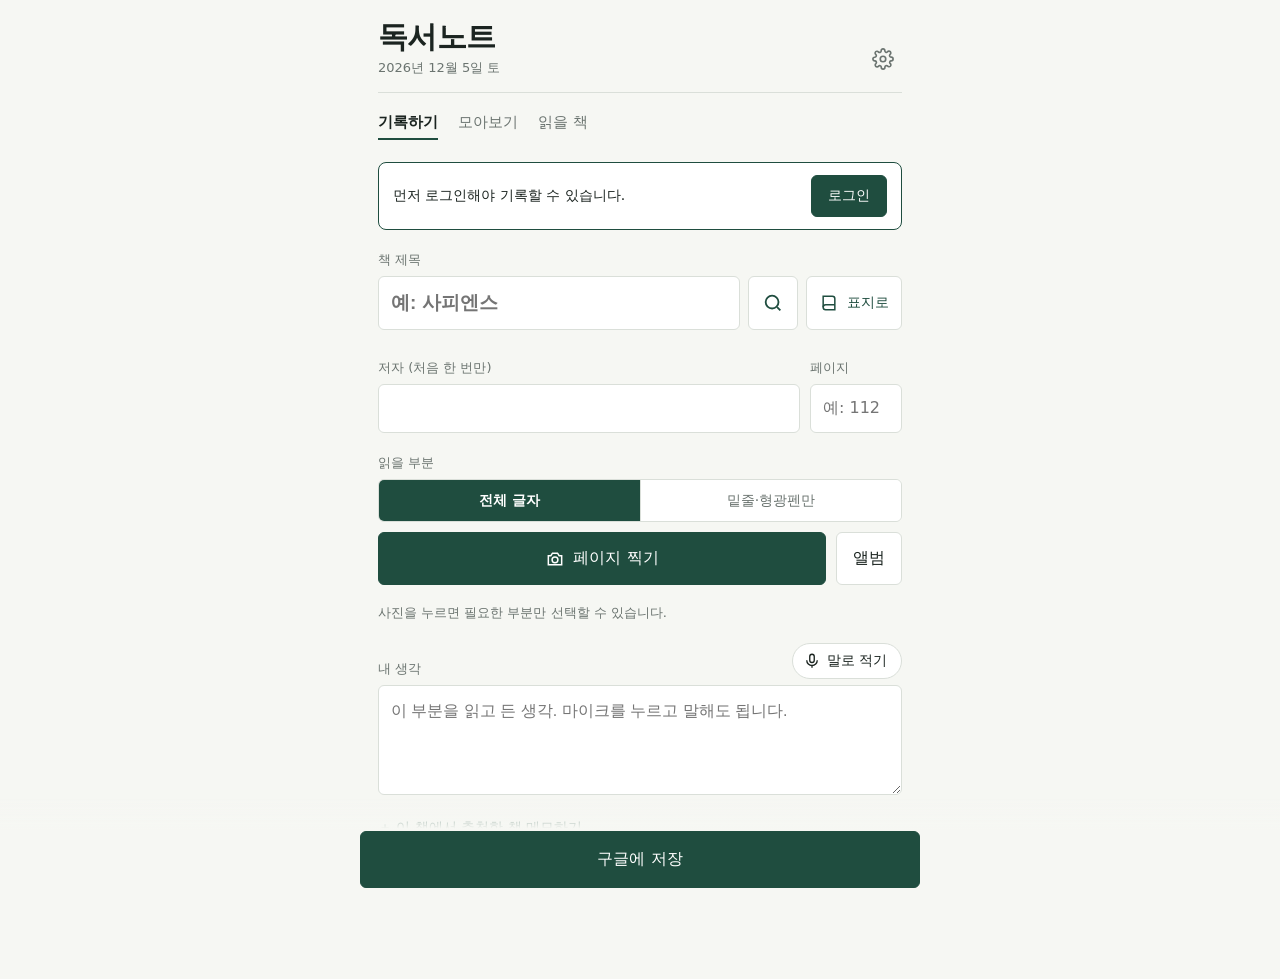
==== commit e3fbedb1: "Add files via upload" ====
--- a/index.html
+++ b/index.html
@@ -13,7 +13,7 @@
 <link rel="preconnect" href="https://fonts.googleapis.com">
 <link rel="preconnect" href="https://fonts.gstatic.com" crossorigin>
 <link href="https://fonts.googleapis.com/css2?family=Nanum+Gothic:wght@400;700;800&display=swap" rel="stylesheet">
-<link rel="stylesheet" href="app.css?v=12">
+<link rel="stylesheet" href="app.css?v=15">
 </head>
 <body>
 <div class="wrap">
@@ -45,7 +45,8 @@
     <div class="field">
       <label class="f" for="book">책 제목</label>
       <div class="titlebox">
-        <input type="text" id="book" class="book" list="bookList" placeholder="예: 사피엔스" autocomplete="off">
+        <input type="text" id="book" class="book" list="bookList" placeholder="예: 사피엔스" autocomplete="off" enterkeyhint="search">
+        <button class="btn icon" id="btnFind" type="button" aria-label="책 검색"></button>
         <button class="btn" id="btnCover" type="button" aria-label="표지를 찍어 제목 입력">
           <svg viewBox="0 0 24 24" fill="none" stroke="currentColor" stroke-width="1.8"><path d="M5 4h11a3 3 0 0 1 3 3v13H8a3 3 0 0 1-3-3z"/><path d="M5 17a3 3 0 0 1 3-3h11"/></svg>
           표지로
@@ -106,7 +107,10 @@
     <div class="wishform">
       <div class="field">
         <label class="f" for="wTitle">추천받은 책</label>
-        <input type="text" id="wTitle" class="book" placeholder="예: 총, 균, 쇠" autocomplete="off" maxlength="100">
+        <div class="titlebox two">
+          <input type="text" id="wTitle" class="book" placeholder="예: 총, 균, 쇠" autocomplete="off" maxlength="100" enterkeyhint="search">
+          <button class="btn icon" id="wFind" type="button" aria-label="책 검색"></button>
+        </div>
         <div class="lookup hidden" id="wLookup"></div>
       </div>
       <div class="field row">
@@ -199,7 +203,7 @@
 </dialog>
 
 <div class="dlg-backdrop hidden" id="dlgBackdrop"></div>
-<script src="outbox.js?v=8"></script>
-<script src="app.js?v=12"></script>
+<script src="outbox.js?v=14"></script>
+<script src="app.js?v=15"></script>
 </body>
 </html>
--- a/app.css
+++ b/app.css
@@ -202,3 +202,15 @@
 .wact{display:flex;flex-direction:column;align-items:flex-end;gap:8px;font-size:13px}
 .wact .linkbtn{font-size:13px}
 .wact .w-del{color:var(--pencil)}
+
+.titlebox{grid-template-columns:1fr auto auto}
+.titlebox.two{grid-template-columns:1fr auto}
+.titlebox .btn.icon{padding:0 13px;color:var(--cloth)}
+.titlebox .btn.icon svg{width:22px;height:22px}
+
+.done.skip{border-color:var(--marker)}
+.done.skip .head{color:var(--ink)}
+
+.edit-actions .grow{flex:1}
+.btn.danger{color:var(--danger);border-color:var(--danger);background:transparent}
+.deleted-msg{padding:14px 0;border-bottom:1px solid var(--rule)}
